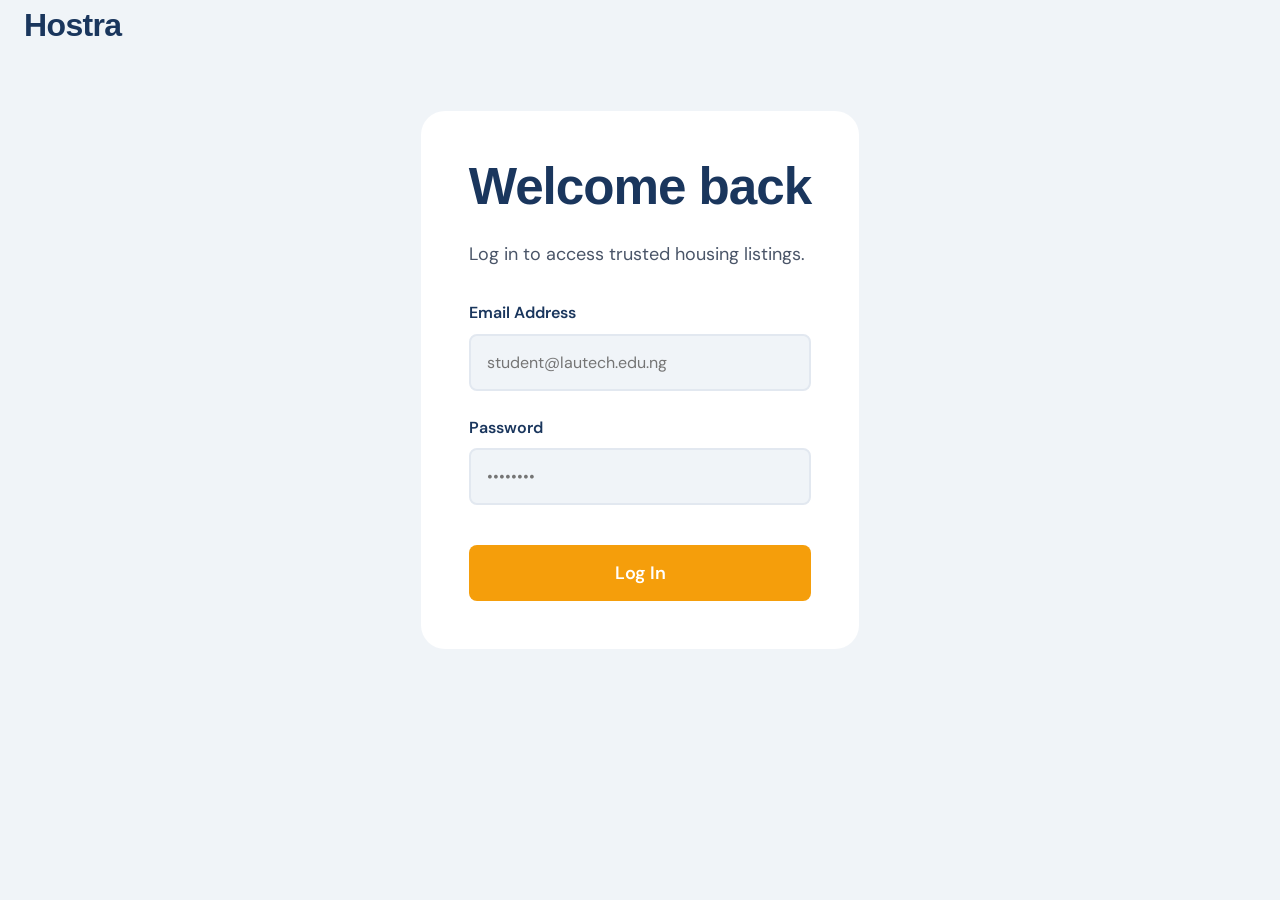
==== frontend/landlord-dashboard.html @ 8663c2d9 "Add support, verifier, and wallet pages with respective functionalities and styles" ====
<!DOCTYPE html>
<html lang="en">
<head>
    <meta charset="UTF-8">
    <meta name="viewport" content="width=device-width, initial-scale=1.0">
    <title>Landlord Dashboard | Hostra</title>
    <link rel="stylesheet" href="css/style.css">
    <style>
        .listing-grid {
            display: grid;
            grid-template-columns: repeat(auto-fill, minmax(300px, 1fr));
            gap: 2rem;
        }
        .listing-card {
            background: var(--card-surface);
            border-radius: 16px;
            box-shadow: 0 4px 12px rgba(17,24,39,0.05);
            overflow: hidden;
            display: flex;
            flex-direction: column;
            border: 1px solid #E5E7EB;
        }
        .listing-image {
            width: 100%;
            height: 200px;
            object-fit: cover;
            background: #E5E7EB;
        }
        .listing-content {
            padding: 1.5rem;
            flex: 1;
        }
        .listing-price {
            font-family: 'Outfit', sans-serif;
            font-size: 1.5rem;
            font-weight: 700;
            color: var(--text-dark);
            margin-bottom: 0.25rem;
        }
        .listing-address {
            color: #4B5563;
            font-size: 0.95rem;
            margin-bottom: 1rem;
        }
        .listing-claims {
            font-size: 0.9rem;
            color: #6B7280;
            margin-bottom: 1rem;
            border-top: 1px solid #E5E7EB;
            padding-top: 1rem;
        }
        .badge-pending {
            display: inline-block;
            background: #F3F4F6;
            color: #4B5563;
            padding: 4px 12px;
            border-radius: 99px;
            font-family: 'Outfit', sans-serif;
            font-size: 0.75rem;
            font-weight: 700;
            text-transform: uppercase;
            letter-spacing: 0.05em;
        }
        .maintenance-block {
            background: #FEF2F2;
            border: 1px solid #FECACA;
            border-radius: 8px;
            padding: 1rem;
            margin-top: 1rem;
        }
    </style>
</head>
<body>
    <header class="dashboard-header">
        <div class="container">
            <a href="index.html" class="logo">Hostra</a>
            <div class="header-actions">
                <a href="landlord.html" class="btn-text" style="color: var(--campus-blue);">Post Listing</a>
                <a href="wallet.html" class="btn-text">Wallet</a>
                <a href="profile.html" class="btn-text" title="Profile"><svg fill="none" stroke="currentColor" viewBox="0 0 24 24" width="24" height="24" xmlns="http://www.w3.org/2000/svg" style="vertical-align: middle;"><path stroke-linecap="round" stroke-linejoin="round" stroke-width="2" d="M16 7a4 4 0 11-8 0 4 4 0 018 0zM12 14a7 7 0 00-7 7h14a7 7 0 00-7-7z"></path></svg></a>
                <button id="logoutBtn" class="btn btn-blue-outline">Log Out</button>
            </div>
                        <div class="notification-container">
                <button id="notificationBell" class="notification-bell-btn">
                    🔔 <span id="notificationBadge" class="notification-badge">0</span>
                </button>
                
                <!-- The hidden dropdown box that slides open -->
                <div id="notificationDropdown" class="notification-dropdown" style="display: none;">
                    <div class="dropdown-header">
                        <h4>Notifications</h4>
                    </div>
                    <div id="notificationList" class="dropdown-list">
                        <p class="no-notes">Loading...</p>
                    </div>
                </div>
            </div>
        </div>
    </header>

    <main class="container dashboard-content" style="padding-top: 40px; gap: 40px;">
        <div style="display: flex; justify-content: space-between; align-items: flex-end; flex-wrap: wrap; gap: 1rem;">
            <div>
                <h2>Landlord Portal</h2>
                <p id="welcomeMsg" style="margin: 0;">Loading...</p>
            </div>
            <a href="landlord.html" class="btn btn-yellow">Add New Property</a>
        </div>
        
        <div class="bento-card" style="padding: 2.5rem;">
            <h3 style="margin-bottom: 1.5rem;">Your Properties & Maintenance</h3>
            
            <div id="loadingMsg">Fetching listings...</div>
            <div id="emptyMsg" style="display: none; color: #6B7280;">You have not posted any properties yet. Click 'Add New Property' to start.</div>
            
            <div class="listing-grid" id="listingsContainer">
                <!-- Listings will be injected here -->
            </div>
        </div>
    </main>

    <script src="js/animations.js"></script>
    <script src="js/api.js"></script>
    <script src="js/dashboard-ui.js"></script>
    <script>
        if (!session.isAuthenticated() || session.getRole() !== 'landlord') {
            window.location.href = 'login.html';
        } else {
            const email = session.getEmail();
            document.getElementById('welcomeMsg').textContent = `Welcome back, ${email}`;
        }

        document.getElementById('logoutBtn').addEventListener('click', async () => {
            const btn = document.getElementById('logoutBtn');
            btn.textContent = 'Logging out...';
            btn.disabled = true;
            try { await api.logout(); } catch (err) {}
            session.clear();
            window.location.href = 'index.html';
        });

        // Demo logic for handling repair uploads
        async function submitRepairAudit(listingId, fileInputId, btnElement) {
            const fileInput = document.getElementById(fileInputId);
            if (!fileInput.files.length) {
                alert("Please select a photo of the completed repair.");
                return;
            }

            btnElement.disabled = true;
            btnElement.innerText = "Running AI Audit...";

            const formData = new FormData();
            formData.append('image', fileInput.files[0]);

            try {
                // We call the API endpoint we added in api.js
                await api.submitRepairAudit(listingId, formData);
                alert("AI verified the repair! Maintenance funds have been released to the plumber.");
                btnElement.innerText = "Resolved ✅";
                btnElement.style.backgroundColor = "var(--verified-green)";
                btnElement.style.color = "white";
                btnElement.style.borderColor = "var(--verified-green)";
            } catch (err) {
                alert("AI could not verify the repair. Please upload a clearer photo.");
                btnElement.disabled = false;
                btnElement.innerText = "Submit Plumber Photo";
            }
        }

        async function loadListings() {
            const container = document.getElementById('listingsContainer');
            const loading = document.getElementById('loadingMsg');
            const empty = document.getElementById('emptyMsg');

            try {
                const data = await api.getListings(true);
                loading.style.display = 'none';
                
                const myProperties = data.listings;

                if (!myProperties || myProperties.length === 0) {
                    empty.style.display = 'block';
                    return;
                }

                myProperties.forEach((listing, index) => {
                    const card = document.createElement('div');
                    card.className = 'listing-card reveal-item';
                    card.style.transitionDelay = `${index * 0.08}s`;
                    const imageUrl = `${API_BASE_URL}${listing.image_path}`;

                    // Demo mock: For hackathon purposes, we randomly show a maintenance request on verified properties to demonstrate the feature
                    let maintenanceHtml = '';
                    if (listing.status === 'verified' && Math.random() > 0.5) {
                        const fileInputId = `repair_file_${listing.id}`;
                        maintenanceHtml = `
                            <div class="maintenance-block">
                                <strong style="color: #B91C1C;">⚠️ Maintenance Request</strong>
                                <p style="font-size: 0.85rem; margin: 0.5rem 0;">Tenant reported a broken pipe. Dispatch a plumber and upload the fixed photo for AI audit.</p>
                                <input type="file" id="${fileInputId}" accept="image/*" style="width: 100%; margin-bottom: 0.5rem; font-size: 0.8rem;">
                                <button class="btn btn-blue-outline" style="width: 100%; padding: 0.5rem; font-size: 0.85rem;" onclick="submitRepairAudit(${listing.id}, '${fileInputId}', this)">Submit Plumber Photo</button>
                            </div>
                        `;
                    }

                    card.innerHTML = `
                        <img src="${imageUrl}" alt="Property" class="listing-image" onerror="this.src='[data-uri]'">
                        <div class="listing-content">
                            <div class="listing-price">${listing.price}</div>
                            <div class="listing-address">${listing.address}</div>
                            <div class="listing-claims"><strong>Claims:</strong> ${listing.landlord_claims}</div>
                            ${listing.status === 'pending' 
                                ? '<span class="badge-pending">Pending Verification</span>' 
                                : '<div style="display: inline-flex; align-items: center; color: var(--verified-green); font-family: \'Outfit\', sans-serif; font-weight: 700;"><span class="verified-seal" style="margin-left: 0; margin-right: 8px;"><svg viewBox="0 0 24 24"><polyline points="20 6 9 17 4 12"></polyline></svg></span> Verified</div>'}
                            ${maintenanceHtml}
                        </div>
                    `;
                    container.appendChild(card);
                    if (window.revealObserver) {
                        card.classList.add('reveal-hidden');
                        window.revealObserver.observe(card);
                    }
                });

            } catch (error) {
                loading.textContent = 'Error loading properties. Ensure backend is running.';
                loading.style.color = 'red';
            }
        }

        loadListings();
    </script>
</body>
</html>
---- frontend/css/style.css ----
@import url('https://fonts.googleapis.com/css2?family=DM+Sans:opsz,wght@9..40,400;9..40,500;9..40,600&display=swap');
@import url('https://api.fontshare.com/v2/css?f[]=clash-display@600,700,800&display=swap');

:root {
    --bg-cream: #F0F4F8;
    --text-heavy: #1A365D;
    --card-soft: #E2E8F0;
    --verified-green: #10B981;
    --surface-white: #FFFFFF;
    --campus-blue: #2563EB;
    --card-surface: var(--surface-white);
    --shadow-bento: 0 4px 20px rgba(26, 54, 93, 0.08);
    --text-dark: var(--text-heavy);
    --primary: var(--campus-blue);
}

* { box-sizing: border-box; margin: 0; padding: 0; }

body {
    font-family: 'DM Sans', sans-serif;
    background-color: var(--bg-cream);
    color: var(--text-heavy);
    line-height: 1.6;
    display: flex;
    flex-direction: column;
    min-height: 100vh;
    overflow-x: hidden;
    opacity: 0;
    animation: pageFadeIn 0.3s ease forwards;
}

/* Typography */
h1, h2, h3, h4, h5, h6, .logo {
    font-family: 'Clash Display', sans-serif;
    color: var(--text-heavy);
}

h1 { font-size: clamp(3rem, 6vw, 4.5rem); font-weight: 800; line-height: 1.05; letter-spacing: -0.02em; margin-bottom: 1.25rem; }
h2 { font-size: clamp(2.5rem, 4vw, 3.5rem); font-weight: 700; margin-bottom: 1.5rem; line-height: 1.1; letter-spacing: -0.02em; }
h3 { font-size: 1.5rem; font-weight: 700; margin-bottom: 1rem; }
p { font-size: 1.125rem; font-weight: 400; margin-bottom: 1rem; color: #4A5568; }

/* Layout */
.container {
    width: 100%;
    max-width: 1300px;
    margin: 0 auto;
    padding: 0 24px;
}

main {
    display: flex;
    flex-direction: column;
    gap: 120px;
    padding-bottom: 120px;
}

/* Header */
.header-full {
    background-color: var(--bg-cream);
    padding: 24px 0;
    position: relative;
    z-index: 10;
}

.header-container {
    display: flex;
    justify-content: space-between;
    align-items: center;
}

.logo {
    font-size: 2rem;
    font-weight: 800;
    text-decoration: none;
    letter-spacing: -0.02em;
}

.header-actions {
    display: flex;
    gap: 1.5rem;
    align-items: center;
}

/* Buttons */
.btn {
    display: inline-flex;
    align-items: center;
    justify-content: center;
    padding: 1rem 2rem;
    font-size: 1.125rem;
    font-weight: 600;
    font-family: 'DM Sans', sans-serif;
    text-decoration: none;
    border-radius: 8px;
    transition: all 0.15s ease;
    cursor: pointer;
    border: none;
    transform: scale(1);
}
.btn:hover {
    transform: scale(1.03);
    box-shadow: 0 4px 12px rgba(0, 0, 0, 0.1);
}
.btn:active {
    transform: scale(0.97);
}

.btn-dark {
    background-color: var(--text-heavy);
    color: var(--surface-white);
}
.btn-dark:hover {
    background-color: #2A4365;
}

.btn-light {
    background-color: transparent;
    color: var(--text-heavy);
    border: 2px solid var(--text-heavy);
}
.btn-light:hover {
    background-color: var(--text-heavy);
    color: var(--surface-white);
}

.btn-text {
    background: transparent;
    color: var(--text-heavy);
    padding: 0.5rem;
    font-family: 'DM Sans', sans-serif;
    font-weight: 600;
    text-decoration: none;
    transition: opacity 0.15s ease;
}
.btn-text:hover { opacity: 0.7; transform: none; box-shadow: none; }

/* Hero Section */
.hero-wrapper {
    position: relative;
    padding-top: 40px;
    padding-bottom: 140px; /* Space for floating bar */
}

.hero-grid {
    display: grid;
    grid-template-columns: 1fr 1.2fr;
    gap: 4rem;
    align-items: center;
}

.hero-content {
    max-width: 600px;
    padding-bottom: 4rem;
}

.hero-image-wrapper {
    position: relative;
    height: 700px;
    width: 100%;
    border-radius: 24px;
    overflow: hidden;
}

.hero-image-wrapper img {
    width: 100%;
    height: 100%;
    object-fit: cover;
    border-radius: 24px;
}

@media (max-width: 900px) {
    .hero-grid { grid-template-columns: 1fr; gap: 2rem; }
    .hero-image-wrapper { height: 400px; border-radius: 24px; }
    .hero-content { padding-bottom: 0; }
    .hero-wrapper { padding-bottom: 180px; }
}

/* Floating Search Bar */
.floating-search-container {
    position: absolute;
    bottom: 20px;
    left: 24px;
    right: 24px;
    max-width: 1252px;
    margin: 0 auto;
    background-color: var(--card-soft);
    padding: 24px;
    border-radius: 20px;
    box-shadow: 0 30px 60px rgba(26, 54, 93, 0.1);
    z-index: 20;
    display: flex;
    gap: 1.5rem;
    align-items: flex-end;
}

.search-field {
    flex: 1;
    display: flex;
    flex-direction: column;
    gap: 0.5rem;
}

.search-field label {
    font-family: 'DM Sans', sans-serif;
    font-weight: 600;
    font-size: 0.95rem;
    color: var(--text-heavy);
}

.search-field input, .search-field select {
    width: 100%;
    padding: 1rem 0;
    border: none;
    border-bottom: 2px solid rgba(26, 54, 93, 0.2);
    background: transparent;
    font-family: 'Clash Display', sans-serif;
    font-size: 1.25rem;
    font-weight: 600;
    color: var(--text-heavy);
    outline: none;
    transition: border-color 0.2s ease;
}

.search-field input::placeholder { color: rgba(26, 54, 93, 0.4); }
.search-field input:focus, .search-field select:focus { border-color: var(--text-heavy); }

.floating-search-container .btn-dark {
    padding: 1.25rem 3rem;
    font-size: 1.25rem;
}

@media (max-width: 768px) {
    .floating-search-container { flex-direction: column; align-items: stretch; }
}

/* Stats & Features */
.stats-top {
    display: grid;
    grid-template-columns: 1fr 1.2fr;
    gap: 6rem;
    align-items: center;
    margin-bottom: 8rem;
}

.stats-image {
    width: 100%;
    height: 500px;
    object-fit: cover;
    border-radius: 24px;
}

.stats-content h2 { margin-bottom: 3rem; }

.stats-numbers {
    display: grid;
    grid-template-columns: repeat(3, 1fr);
    gap: 2rem;
}

.stat-item h3 {
    font-size: 3rem;
    margin-bottom: 0.5rem;
    line-height: 1;
}

.stat-item p { font-size: 1rem; color: #4A5568; }

@media (max-width: 900px) {
    .stats-top { grid-template-columns: 1fr; gap: 3rem; margin-bottom: 4rem; }
    .stats-numbers { grid-template-columns: 1fr; text-align: center; }
}

/* 4 Column Feature Grid */
.features-grid {
    display: grid;
    grid-template-columns: repeat(4, 1fr);
    gap: 2rem;
}

.feature-card {
    background-color: var(--card-soft);
    padding: 3rem 2rem;
    border-radius: 16px;
    transition: all 0.2s ease;
}
.feature-card:hover {
    transform: translateY(-6px);
    box-shadow: var(--shadow-bento);
}

.feature-icon {
    width: 60px;
    height: 60px;
    background-color: var(--text-heavy);
    color: var(--surface-white);
    display: flex;
    align-items: center;
    justify-content: center;
    border-radius: 12px;
    margin-bottom: 2rem;
}

.feature-icon svg { width: 28px; height: 28px; }
.feature-card h3 { font-size: 1.25rem; margin-bottom: 1rem; }
.feature-card p { font-size: 1rem; margin-bottom: 0; }

@media (max-width: 900px) {
    .features-grid { grid-template-columns: repeat(2, 1fr); }
}
@media (max-width: 600px) {
    .features-grid { grid-template-columns: 1fr; }
}

/* Testimonials */
.testimonials-section h2 { text-align: center; margin-bottom: 4rem; }

.testimonials-grid {
    display: grid;
    grid-template-columns: repeat(3, 1fr);
    gap: 2.5rem;
}

.testimonial-card {
    background-color: var(--surface-white);
    border-radius: 24px;
    transition: all 0.2s ease;
}
.testimonial-card:hover {
    transform: translateY(-6px);
    box-shadow: var(--shadow-bento);
}

.test-img-wrapper {
    position: relative;
    width: 100%;
    height: 250px;
}

.test-img-wrapper img.prop-img {
    width: 100%;
    height: 100%;
    object-fit: cover;
    border-radius: 24px 24px 0 0;
}

.test-profile-img {
    position: absolute;
    bottom: -40px;
    left: 32px;
    width: 80px;
    height: 80px;
    border-radius: 50%;
    border: 4px solid var(--surface-white);
    object-fit: cover;
    background-color: var(--card-soft);
}

.test-content {
    padding: 60px 32px 40px;
}

.test-rating {
    color: #FBBF24;
    margin-bottom: 1rem;
    font-size: 1.25rem;
}

.test-author {
    font-family: 'Clash Display', sans-serif;
    font-size: 1.25rem;
    font-weight: 700;
    display: flex;
    align-items: center;
    margin-bottom: 1rem;
}

.verified-seal {
    display: inline-flex;
    align-items: center;
    justify-content: center;
    width: 20px;
    height: 20px;
    border-radius: 50%;
    background-color: var(--verified-green);
    color: white;
    margin-left: 8px;
}
.verified-seal svg {
    width: 12px;
    height: 12px;
    fill: none;
    stroke: currentColor;
    stroke-width: 3;
    stroke-linecap: round;
    stroke-linejoin: round;
}

/* ==========================================================
   NOTIFICATION BELL & DROPDOWN STYLES
   ========================================================== */

/* The anchor point for the dropdown */
.notification-container {
    position: relative; 
    display: inline-block;
    margin-right: 20px; 
}

/* The Bell Button */
.notification-bell-btn {
    background: none;
    border: none;
    font-size: 1.5rem;
    cursor: pointer;
    position: relative;
    padding: 5px;
    transition: transform 0.2s ease;
}

.notification-bell-btn:hover {
    transform: scale(1.1); /* Slight pop effect when hovering */
}

/* The Red Alert Badge */
.notification-badge {
    position: absolute;
    top: 0;
    right: 0;
    background-color: #ff3b30; /* Eye-catching red */
    color: white;
    font-size: 0.75rem;
    font-weight: bold;
    padding: 2px 6px;
    border-radius: 50%;
    transform: translate(20%, -20%);
}

/* The Floating Inbox Container */
.notification-dropdown {
    position: absolute;
    top: 100%; /* Sits exactly below the bell */
    right: 0; /* Aligns to the right edge of the bell */
    width: 320px;
    background-color: #ffffff;
    border: 1px solid #e0e0e0;
    border-radius: 8px;
    box-shadow: 0 8px 24px rgba(0, 0, 0, 0.15);
    z-index: 9999; /* Critical: Keeps it floating ABOVE all houses and modals */
    margin-top: 10px;
    overflow: hidden;
}

.dropdown-header {
    background-color: #f8f9fa;
    padding: 12px 15px;
    border-bottom: 1px solid #e0e0e0;
}

.dropdown-header h4 {
    margin: 0;
    font-size: 1rem;
    color: #333;
    font-weight: 600;
}

.dropdown-list {
    max-height: 350px; /* Prevents the box from getting too long */
    overflow-y: auto; /* Adds a scrollbar if there are many notifications */
}

/* Individual Notification Messages */
.notification-item {
    padding: 12px 15px;
    border-bottom: 1px solid #f0f0f0;
    font-size: 0.9rem;
    color: #444;
    line-height: 1.4;
    transition: background-color 0.2s ease;
}

.notification-item p {
    margin: 0;
}

.notification-item:hover {
    background-color: #f1f8ff; /* Light blue highlight on hover */
}

.notification-item:last-child {
    border-bottom: none;
}

.no-notes {
    padding: 20px;
    text-align: center;
    color: #888;
    font-style: italic;
    margin: 0;
}

.test-quote { font-size: 1.125rem; font-style: italic; color: #4A5568; margin: 0; }

@media (max-width: 900px) {
    .testimonials-grid { grid-template-columns: 1fr; max-width: 500px; margin: 0 auto; }
}

/* Footer */
.footer-massive {
    background-color: var(--card-soft);
    padding: 8rem 0 4rem;
    margin-top: auto;
}

.footer-grid {
    display: grid;
    grid-template-columns: 2fr 1fr 1fr 1fr;
    gap: 4rem;
}

.footer-massive .logo { font-size: 2.5rem; margin-bottom: 1rem; display: inline-block; }

.footer-col h4 {
    font-family: 'DM Sans', sans-serif;
    font-weight: 700;
    font-size: 1.125rem;
    margin-bottom: 1.5rem;
    text-transform: uppercase;
    letter-spacing: 0.05em;
    color: rgba(26, 54, 93, 0.6);
}

.footer-col ul { list-style: none; }
.footer-col ul li { margin-bottom: 1rem; }
.footer-col ul li a {
    color: var(--text-heavy);
    text-decoration: none;
    font-size: 1.125rem;
    font-weight: 500;
    transition: opacity 0.2s ease;
}
.footer-col ul li a:hover { opacity: 0.6; }

.footer-bottom {
    margin-top: 6rem;
    padding-top: 2rem;
    border-top: 1px solid rgba(26, 54, 93, 0.1);
    display: flex;
    justify-content: space-between;
    align-items: center;
    color: rgba(26, 54, 93, 0.6);
}

@media (max-width: 900px) {
    .footer-grid { grid-template-columns: 1fr; gap: 3rem; }
    .footer-bottom { flex-direction: column; gap: 1rem; text-align: center; }
}

/* Auth / Dashboard Shared Adjustments */
.auth-container { max-width: 480px; margin: 60px auto; background: var(--surface-white); padding: 3rem; border-radius: 24px; }
.form-group { display: flex; flex-direction: column; gap: 0.5rem; margin-bottom: 1.5rem; }
.form-group label { font-weight: 600; }
.form-group input, .form-group textarea, .form-group select {
    padding: 1rem; border: 2px solid var(--card-soft); border-radius: 8px; font-family: 'DM Sans', sans-serif; font-size: 1rem; background: var(--bg-cream); outline: none; transition: border-color 0.2s ease;
}
.form-group input:focus, .form-group textarea:focus, .form-group select:focus { border-color: var(--text-heavy); }
.error-message { color: #EF4444; font-weight: 600; margin-bottom: 1rem; display: none; }
.btn-submit { width: 100%; margin-top: 1rem; }
.dashboard-header { background: var(--surface-white); border-bottom: 1px solid var(--card-soft); }
.dashboard-header .container { display: flex; justify-content: space-between; align-items: center; padding: 1.25rem 24px; }
.dashboard-content { padding: 60px 24px; }
.badge-pending { display: inline-block; background: var(--card-soft); color: var(--text-heavy); padding: 4px 12px; border-radius: 4px; font-size: 0.75rem; font-weight: 700; text-transform: uppercase; letter-spacing: 0.05em; }

/* Missing Classes Cleanup */
.bento-card {
    background: var(--card-surface);
    border-radius: 16px;
    box-shadow: var(--shadow-bento);
    padding: 2rem;
    border: 1px solid #E5E7EB;
}

.btn-yellow {
    background-color: #F59E0B; /* Warm amber/gold matching brand feel */
    color: var(--surface-white);
}
.btn-yellow:hover {
    background-color: #D97706;
    transform: translateY(-2px);
}

.btn-blue-outline {
    background-color: transparent;
    color: var(--campus-blue);
    border: 2px solid var(--campus-blue);
}
.btn-blue-outline:hover {
    background-color: var(--campus-blue);
    color: var(--surface-white);
}

/* Animations & Transitions */
@keyframes pageFadeIn {
    from { opacity: 0; }
    to { opacity: 1; }
}

.reveal-hidden {
    opacity: 0;
    transform: translateY(30px);
}
.reveal-visible {
    opacity: 1;
    transform: translateY(0);
    transition: opacity 0.5s ease-out, transform 0.5s ease-out;
}

.hero-animate-up {
    opacity: 0;
    transform: translateY(20px);
    animation: heroFadeUp 0.6s cubic-bezier(0.16, 1, 0.3, 1) forwards;
}
@keyframes heroFadeUp {
    to {
        opacity: 1;
        transform: translateY(0);
    }
}

.animate-stamp {
    opacity: 1 !important;
    animation: sealStamp 0.4s cubic-bezier(0.175, 0.885, 0.32, 1.275) forwards;
}
@keyframes sealStamp {
    0% { transform: scale(1.15) rotate(-8deg); opacity: 0; }
    100% { transform: scale(1) rotate(0deg); opacity: 1; }
}

@media (prefers-reduced-motion: reduce) {
    *, ::before, ::after {
        animation-delay: -1ms !important;
        animation-duration: 1ms !important;
        animation-iteration-count: 1 !important;
        background-attachment: initial !important;
        scroll-behavior: auto !important;
        transition-duration: 0s !important;
        transition-delay: 0s !important;
        transform: none !important;
    }
}
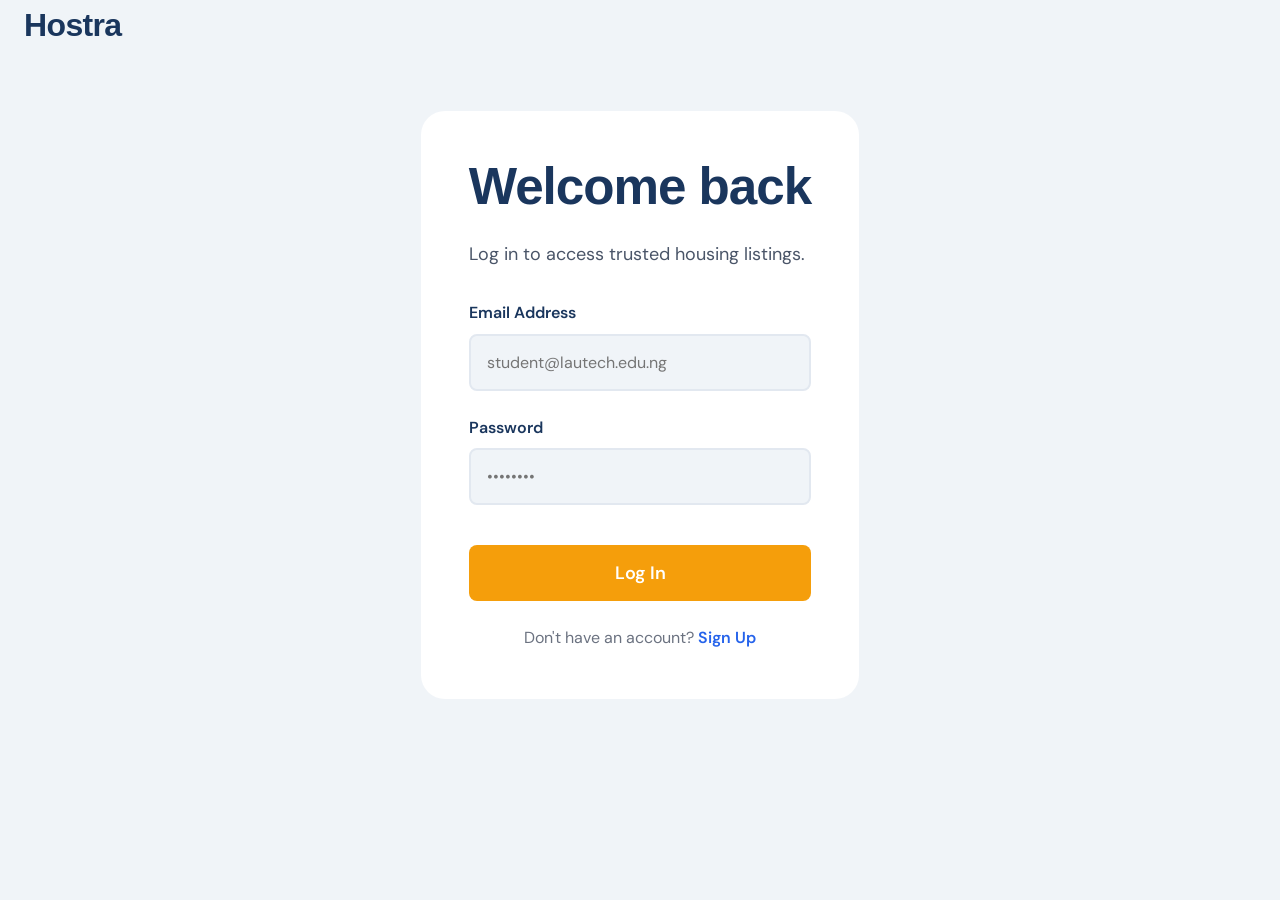
==== commit 10a102d7: "feat: Enhance listing detail page with Truth Boxes and badges for landlord claims - Added new CSS st" ====
--- a/frontend/landlord-dashboard.html
+++ b/frontend/landlord-dashboard.html
@@ -85,7 +85,6 @@
                     🔔 <span id="notificationBadge" class="notification-badge">0</span>
                 </button>
                 
-                <!-- The hidden dropdown box that slides open -->
                 <div id="notificationDropdown" class="notification-dropdown" style="display: none;">
                     <div class="dropdown-header">
                         <h4>Notifications</h4>
@@ -114,7 +113,6 @@
             <div id="emptyMsg" style="display: none; color: #6B7280;">You have not posted any properties yet. Click 'Add New Property' to start.</div>
             
             <div class="listing-grid" id="listingsContainer">
-                <!-- Listings will be injected here -->
             </div>
         </div>
     </main>
@@ -139,7 +137,6 @@
             window.location.href = 'index.html';
         });
 
-        // Demo logic for handling repair uploads
         async function submitRepairAudit(listingId, fileInputId, btnElement) {
             const fileInput = document.getElementById(fileInputId);
             if (!fileInput.files.length) {
@@ -154,7 +151,6 @@
             formData.append('image', fileInput.files[0]);
 
             try {
-                // We call the API endpoint we added in api.js
                 await api.submitRepairAudit(listingId, formData);
                 alert("AI verified the repair! Maintenance funds have been released to the plumber.");
                 btnElement.innerText = "Resolved ✅";
@@ -190,7 +186,6 @@
                     card.style.transitionDelay = `${index * 0.08}s`;
                     const imageUrl = `${API_BASE_URL}${listing.image_path}`;
 
-                    // Demo mock: For hackathon purposes, we randomly show a maintenance request on verified properties to demonstrate the feature
                     let maintenanceHtml = '';
                     if (listing.status === 'verified' && Math.random() > 0.5) {
                         const fileInputId = `repair_file_${listing.id}`;
@@ -204,15 +199,22 @@
                         `;
                     }
 
+                    let statusBadge = '';
+                    if (listing.status === 'pending') {
+                        statusBadge = '<span class="badge-pending">Pending Verification</span>';
+                    } else if (listing.status === 'rejected') {
+                        statusBadge = '<span class="badge-pending" style="background: #FEF2F2; color: #DC2626; border: 1px solid #FECACA;">Rejected ❌</span>';
+                    } else {
+                        statusBadge = '<div style="display: inline-flex; align-items: center; color: var(--verified-green); font-family: \'Outfit\', sans-serif; font-weight: 700;"><span class="verified-seal" style="margin-left: 0; margin-right: 8px;"><svg viewBox="0 0 24 24"><polyline points="20 6 9 17 4 12"></polyline></svg></span> Verified</div>';
+                    }
+
                     card.innerHTML = `
                         <img src="${imageUrl}" alt="Property" class="listing-image" onerror="this.src='[data-uri]'">
                         <div class="listing-content">
                             <div class="listing-price">${listing.price}</div>
                             <div class="listing-address">${listing.address}</div>
                             <div class="listing-claims"><strong>Claims:</strong> ${listing.landlord_claims}</div>
-                            ${listing.status === 'pending' 
-                                ? '<span class="badge-pending">Pending Verification</span>' 
-                                : '<div style="display: inline-flex; align-items: center; color: var(--verified-green); font-family: \'Outfit\', sans-serif; font-weight: 700;"><span class="verified-seal" style="margin-left: 0; margin-right: 8px;"><svg viewBox="0 0 24 24"><polyline points="20 6 9 17 4 12"></polyline></svg></span> Verified</div>'}
+                            ${statusBadge}
                             ${maintenanceHtml}
                         </div>
                     `;
